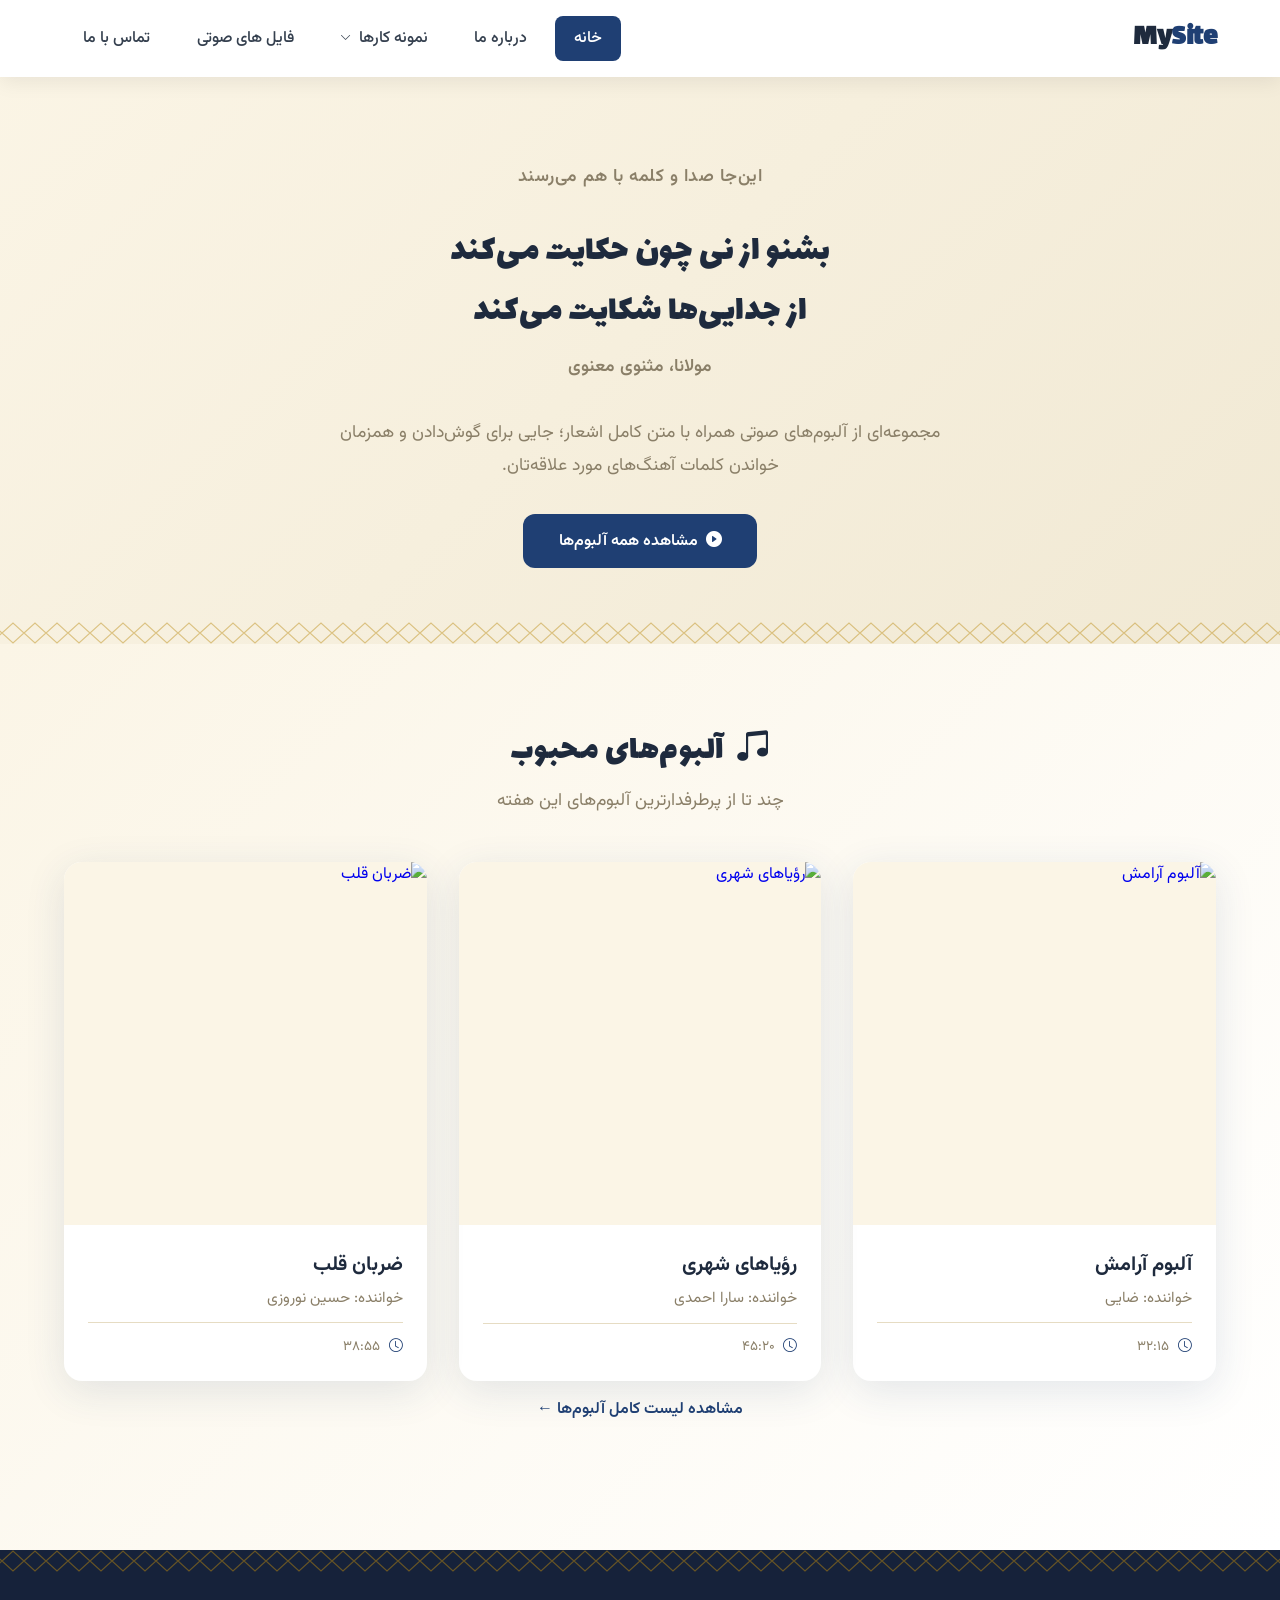
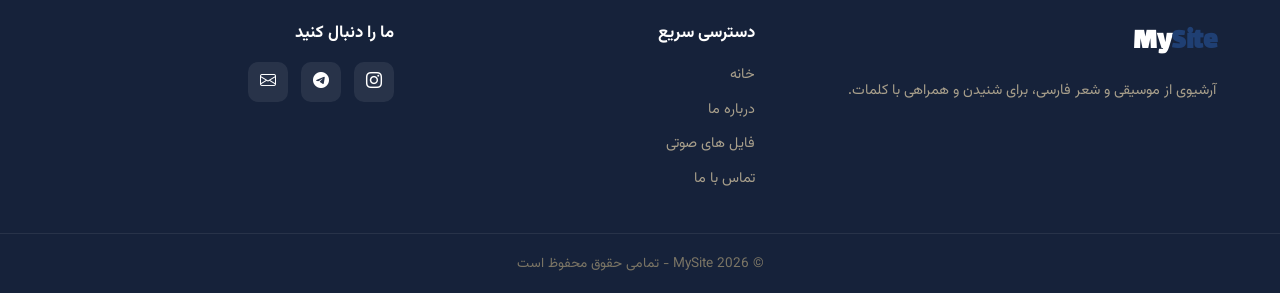
==== index.html @ 618249f4 "Add files via upload" ====
<!DOCTYPE html>
<html lang="fa" dir="rtl">

<head>
    <meta charset="UTF-8" />
    <meta name="viewport" content="width=device-width, initial-scale=1.0" />
    <meta name="description" content="آرشیو موسیقی و شعر فارسی - گوش دادن به آلبوم‌ها همراه با متن اشعار" />
    <title>خانه | MySite</title>
    <link rel="stylesheet" href="https://cdn.jsdelivr.net/npm/bootstrap-icons@1.11.3/font/bootstrap-icons.min.css" />
    <link rel="stylesheet" href="style.css" />
</head>

<body>
    <header class="header">
        <div class="container header__wrapper">

            <!-- لوگو -->
            <div class="logo">
                <a href="index.html">My<span>Site</span></a>
            </div>

            <!-- منوی اصلی -->
            <nav class="nav" id="mainNav">
                <ul class="nav__list">
                    <li class="nav__item"><a href="index.html" class="nav__link active">خانه</a></li>
                    <li class="nav__item"><a href="about.html" class="nav__link">درباره ما</a></li>
                    <li class="nav__item dropdown">
                        <a href="#" class="nav__link dropdown__toggle">
                            نمونه کارها <i class="bi bi-chevron-down"></i>
                        </a>
                        <ul class="dropdown__menu">
                            <li><a href="metalwork.html">قلم زنی</a></li>
                            <li><a href="calligraphy.html">خوشنویسی</a></li>
                            <li><a href="painting.html">نقاشی</a></li>
                        </ul>
                    </li>
                    <li class="nav__item"><a href="music.html" class="nav__link">فایل های صوتی</a></li>
                    <li class="nav__item"><a href="contact.html" class="nav__link">تماس با ما</a></li>
                </ul>
            </nav>

            <!-- دکمه همبرگری (موبایل) -->
            <button class="hamburger" id="hamburgerBtn" aria-label="منو">
                <span class="hamburger__line"></span>
                <span class="hamburger__line"></span>
                <span class="hamburger__line"></span>
            </button>

        </div>
    </header>

    <!-- ====== محتوای اصلی ====== -->
    <main>
        <!-- بخش هیرو -->
        <section class="hero">
            <div class="container hero__content">
                <p class="hero__eyebrow">این‌جا صدا و کلمه با هم می‌رسند</p>
                <div class="hero__verse">
                    <span class="hero__verse-line">بشنو از نی چون حکایت می‌کند</span>
                    <span class="hero__verse-line">از جدایی‌ها شکایت می‌کند</span>
                </div>
                <p class="hero__attribution">مولانا، مثنوی معنوی</p>
                <p>
                    مجموعه‌ای از آلبوم‌های صوتی همراه با متن کامل اشعار؛ جایی برای گوش‌دادن و همزمان
                    خواندن کلمات آهنگ‌های مورد علاقه‌تان.
                </p>
                <a href="music.html" class="hero__btn">
                    <i class="bi bi-play-circle-fill"></i> مشاهده همه آلبوم‌ها
                </a>
            </div>
        </section>

        <!-- بخش آلبوم‌های برگزیده -->
        <section class="music-section" id="music">
            <div class="container">
                <div class="section-header">
                    <h2><i class="bi bi-music-note-beamed"></i> آلبوم‌های محبوب</h2>
                    <p>چند تا از پرطرفدارترین آلبوم‌های این هفته</p>
                </div>

                <div class="music-grid">
                    <!-- باکس ۱ -->
                    <a href="player.html?id=1" class="music-card">
                        <div class="music-card__image">
                            <img src="public/img/4956-450x450.jpg" alt="آلبوم آرامش" />
                            <div class="music-card__overlay">
                                <i class="bi bi-play-circle-fill"></i>
                            </div>
                        </div>
                        <div class="music-card__content">
                            <h3 class="music-card__title">آلبوم آرامش</h3>
                            <p class="music-card__artist">خواننده: ضایی</p>
                            <div class="music-card__meta">
                                <span><i class="bi bi-clock"></i> ۳۲:۱۵</span>
                            </div>
                        </div>
                    </a>

                    <!-- باکس ۲ -->
                    <a href="player.html?id=2" class="music-card">
                        <div class="music-card__image">
                            <img src="public/img/4956-450x450.jpg" alt="رؤیاهای شهری" />
                            <div class="music-card__overlay">
                                <i class="bi bi-play-circle-fill"></i>
                            </div>
                        </div>
                        <div class="music-card__content">
                            <h3 class="music-card__title">رؤیاهای شهری</h3>
                            <p class="music-card__artist">خواننده: سارا احمدی</p>
                            <div class="music-card__meta">
                                <span><i class="bi bi-clock"></i> ۴۵:۲۰</span>
                            </div>
                        </div>
                    </a>

                    <!-- باکس ۳ -->
                    <a href="player.html?id=5" class="music-card">
                        <div class="music-card__image">
                            <img src="public/img/4956-450x450.jpg" alt="ضربان قلب" />
                            <div class="music-card__overlay">
                                <i class="bi bi-play-circle-fill"></i>
                            </div>
                        </div>
                        <div class="music-card__content">
                            <h3 class="music-card__title">ضربان قلب</h3>
                            <p class="music-card__artist">خواننده: حسین نوروزی</p>
                            <div class="music-card__meta">
                                <span><i class="bi bi-clock"></i> ۳۸:۵۵</span>
                            </div>
                        </div>
                    </a>
                </div>

                <div class="section-header">
                    <a href="music.html" class="view-all">مشاهده لیست کامل آلبوم‌ها ←</a>
                </div>
            </div>
        </section>
    </main>

    <!-- فوتر -->
    <footer class="footer">
        <div class="container footer__wrapper">
            <div class="footer__brand">
                <div class="logo"><a href="index.html">My<span>Site</span></a></div>
                <p>آرشیوی از موسیقی و شعر فارسی، برای شنیدن و همراهی با کلمات.</p>
            </div>
            <div class="footer__links">
                <h4>دسترسی سریع</h4>
                <ul>
                    <li><a href="index.html">خانه</a></li>
                    <li><a href="about.html">درباره ما</a></li>
                    <li><a href="music.html">فایل های صوتی</a></li>
                    <li><a href="contact.html">تماس با ما</a></li>
                </ul>
            </div>
            <div class="footer__social">
                <h4>ما را دنبال کنید</h4>
                <div class="footer__social-icons">
                    <a href="#" aria-label="اینستاگرام"><i class="bi bi-instagram"></i></a>
                    <a href="#" aria-label="تلگرام"><i class="bi bi-telegram"></i></a>
                    <a href="#" aria-label="ایمیل"><i class="bi bi-envelope"></i></a>
                </div>
            </div>
        </div>
        <div class="footer__bottom">
            <p>© <span id="year"></span> MySite - تمامی حقوق محفوظ است</p>
        </div>
    </footer>

    <!-- ===== فایل JS شخصی ===== -->
    <script src="script.js"></script>
</body>

</html>
---- style.css ----
@import url('https://fonts.googleapis.com/css2?family=Vazirmatn:wght@400;500;600;700;800&family=Lalezar&display=swap');

:root {
    /* رنگ اصلی: لاجوردی، الهام از تذهیب و نگارگری ایرانی */
    --lapis: #1f3f73;
    --lapis-dark: #15305c;
    --lapis-soft: rgba(31, 63, 115, 0.1);

    /* رنگ دوم: فیروزه‌ای، الهام از کاشی‌کاری */
    --turquoise: #1e8a85;
    --turquoise-dark: #146663;

    /* رنگ تاکیدی: طلایی/زعفرانی، الهام از تذهیب */
    --gold: #b8860b;
    --gold-soft: #d9a833;

    /* متن و پس‌زمینه */
    --ink: #1e2a3d;
    --ink-soft: #35404f;
    --muted: #8a7f68;
    --paper: #f7f1e3;
    --paper-soft: #fbf5e6;
    --paper-soft2: #f1e9d4;
    --border-soft: #e6dcc3;

    /* فوتر */
    --footer-bg: #16223a;
    --footer-text: #d7cdb2;
    --footer-muted: #a89f8b;
    --footer-dim: #7b7565;
}

/* ===== Reset & Base ===== */
* {
    margin: 0;
    padding: 0;
    box-sizing: border-box;
}

body {
    font-family: 'Vazirmatn', Tahoma, Geneva, Verdana, sans-serif;
    background: var(--paper);
    display: flex;
    flex-direction: column;
    min-height: 100vh;
    color: var(--ink-soft);
}

h1, h2,
.logo a {
    font-family: 'Lalezar', 'Vazirmatn', Tahoma, sans-serif;
    font-weight: 400;
    letter-spacing: 0.5px;
}

main {
    flex: 1;
}

img {
    max-width: 100%;
    display: block;
}

/* ===== Header ===== */
.header {
    position: fixed;
    top: 0;
    left: 0;
    width: 100%;
    background: #ffffff;
    box-shadow: 0 4px 20px rgba(0, 0, 0, 0.08);
    z-index: 1000;
    transition: all 0.3s ease;
    padding: 1rem 0;
}

.header.scrolled {
    background: rgba(255, 255, 255, 0.95);
    backdrop-filter: blur(10px);
    box-shadow: 0 4px 30px rgba(0, 0, 0, 0.12);
    padding: 0.6rem 0;
}

.container {
    max-width: 1200px;
    margin: 0 auto;
    padding: 0 1.5rem;
}

.header__wrapper {
    display: flex;
    justify-content: space-between;
    align-items: center;
}

/* ===== Logo ===== */
.logo a {
    font-size: 1.8rem;
    font-weight: 700;
    color: var(--ink);
    text-decoration: none;
    letter-spacing: -0.5px;
}

.logo a span {
    color: var(--lapis);
}

/* ===== Navigation ===== */
.nav__list {
    display: flex;
    list-style: none;
    gap: 0.5rem;
    align-items: center;
}

.nav__link {
    display: inline-block;
    padding: 0.6rem 1.2rem;
    color: var(--ink-soft);
    text-decoration: none;
    font-weight: 500;
    border-radius: 8px;
    transition: all 0.3s ease;
    position: relative;
}

.nav__link:hover,
.nav__link.active {
    background: var(--lapis);
    color: #fff;
}

/* ===== Dropdown ===== */
.dropdown {
    position: relative;
}

.dropdown__toggle i {
    font-size: 0.7rem;
    margin-right: 4px;
    transition: transform 0.3s ease;
}

.dropdown:hover .dropdown__toggle i {
    transform: rotate(180deg);
}

.dropdown__menu {
    position: absolute;
    top: calc(100% + 8px);
    right: 0;
    background: #fff;
    min-width: 180px;
    padding: 0.5rem 0;
    border-radius: 12px;
    box-shadow: 0 12px 40px rgba(0, 0, 0, 0.12);
    list-style: none;
    opacity: 0;
    visibility: hidden;
    transform: translateY(10px);
    transition: all 0.25s ease;
}

.dropdown:hover .dropdown__menu {
    opacity: 1;
    visibility: visible;
    transform: translateY(0);
}

.dropdown__menu li a {
    display: block;
    padding: 0.6rem 1.5rem;
    color: var(--ink-soft);
    text-decoration: none;
    transition: background 0.2s;
}

.dropdown__menu li a:hover {
    background: var(--paper-soft);
    color: var(--lapis);
}

/* ===== Hamburger ===== */
.hamburger {
    display: none;
    flex-direction: column;
    gap: 5px;
    background: none;
    border: none;
    cursor: pointer;
    padding: 0.3rem;
}

.hamburger__line {
    width: 28px;
    height: 3px;
    background: var(--ink);
    border-radius: 4px;
    transition: all 0.3s ease;
}

.hamburger.active .hamburger__line:nth-child(1) {
    transform: rotate(45deg) translate(5px, 5px);
}
.hamburger.active .hamburger__line:nth-child(2) {
    opacity: 0;
}
.hamburger.active .hamburger__line:nth-child(3) {
    transform: rotate(-45deg) translate(6px, -6px);
}

/* ===== Hero (فقط صفحه خانه) ===== */
.hero {
    position: relative;
    padding: 160px 0 76px;
    background: linear-gradient(135deg, var(--paper-soft) 0%, var(--paper-soft2) 100%);
    text-align: center;
}

.hero::after {
    content: "";
    position: absolute;
    bottom: 0;
    right: 0;
    left: 0;
    height: 22px;
    background-image: url("data:image/svg+xml,%3Csvg xmlns='http://www.w3.org/2000/svg' width='44' height='22'%3E%3Cpath d='M0 11 L11 1 L22 11 L11 21 Z M22 11 L33 1 L44 11 L33 21 Z' fill='none' stroke='%23b8860b' stroke-width='1.1' opacity='0.55'/%3E%3C/svg%3E");
    background-repeat: repeat-x;
    background-position: center;
    opacity: 0.8;
}

.hero__content {
    max-width: 700px;
    margin: 0 auto;
}

.hero h1 {
    font-size: 2.6rem;
    color: var(--ink);
    margin-bottom: 1rem;
}

.hero h1 span {
    color: var(--lapis);
}

.hero__eyebrow {
    color: var(--turquoise-dark);
    font-size: 0.95rem;
    font-weight: 600;
    margin-bottom: 1.2rem;
    letter-spacing: 0.5px;
}

.hero__verse {
    display: flex;
    flex-direction: column;
    gap: 0.3rem;
    margin-bottom: 0.6rem;
}

.hero__verse-line {
    font-family: 'Lalezar', 'Vazirmatn', Tahoma, sans-serif;
    font-size: 2.3rem;
    color: var(--ink);
    line-height: 1.5;
}

.hero__attribution {
    color: var(--gold);
    font-size: 0.95rem;
    font-weight: 600;
    margin-bottom: 1.8rem;
}

.hero p {
    font-size: 1.1rem;
    color: var(--muted);
    line-height: 1.9;
    margin-bottom: 2rem;
}

.hero__btn {
    display: inline-flex;
    align-items: center;
    gap: 8px;
    padding: 0.9rem 2.2rem;
    background: var(--lapis);
    color: #fff;
    text-decoration: none;
    border-radius: 12px;
    font-weight: 600;
    transition: all 0.3s ease;
}

.hero__btn:hover {
    background: var(--lapis-dark);
    transform: translateY(-3px);
    box-shadow: 0 12px 30px rgba(31, 63, 115, 0.35);
}

/* ===== Music Section ===== */
.music-section {
    padding: 80px 0;
    background: linear-gradient(135deg, var(--paper-soft) 0%, #ffffff 100%);
}

.music-section.first {
    padding-top: 120px;
}

.section-header {
    text-align: center;
    margin-bottom: 3rem;
}

.section-header h2 {
    font-size: 2.2rem;
    color: var(--ink);
    margin-bottom: 0.5rem;
    display: flex;
    align-items: center;
    justify-content: center;
    gap: 10px;
}

.section-header p {
    font-size: 1.1rem;
    color: var(--muted);
}

.section-header .view-all {
    display: inline-block;
    margin-top: 1rem;
    color: var(--lapis);
    text-decoration: none;
    font-weight: 600;
}

.section-header .view-all:hover {
    text-decoration: underline;
}

.music-grid {
    display: grid;
    grid-template-columns: repeat(3, 1fr);
    gap: 2rem;
}

.music-card {
    background: #fff;
    border-radius: 18px;
    overflow: hidden;
    box-shadow: 0 10px 40px rgba(31, 63, 115, 0.12);
    transition: all 0.35s ease;
    text-decoration: none;
    display: block;
    cursor: pointer;
}

.music-card:hover {
    transform: translateY(-8px);
    box-shadow: 0 18px 50px rgba(31, 63, 115, 0.22);
}

.music-card__image {
    position: relative;
    overflow: hidden;
    aspect-ratio: 1 / 1;
    background: var(--paper-soft);
}

.music-card__image img {
    width: 100%;
    height: 100%;
    object-fit: cover;
    transition: transform 0.5s ease;
}

.music-card:hover .music-card__image img {
    transform: scale(1.06);
}

.music-card__overlay {
    position: absolute;
    inset: 0;
    background: rgba(31, 63, 115, 0.75);
    display: flex;
    align-items: center;
    justify-content: center;
    opacity: 0;
    transition: opacity 0.3s ease;
    color: #fff;
}

.music-card:hover .music-card__overlay {
    opacity: 1;
}

.music-card__overlay i {
    font-size: 2.4rem;
}

.music-card__content {
    padding: 1.5rem;
}

.music-card__title {
    color: var(--ink);
    font-size: 1.25rem;
    font-weight: 700;
    margin-bottom: 0.3rem;
    transition: color 0.3s ease;
}

.music-card:hover .music-card__title {
    color: var(--lapis);
}

.music-card__artist {
    color: var(--muted);
    font-size: 0.95rem;
    margin-bottom: 0.8rem;
}

.music-card__meta {
    display: flex;
    justify-content: space-between;
    color: var(--muted);
    font-size: 0.85rem;
    border-top: 1px solid var(--border-soft);
    padding-top: 0.8rem;
}

.music-card__meta i {
    margin-left: 0.3rem;
    color: var(--lapis);
}

/* ===== About Page ===== */
.about-section {
    padding: 150px 0 80px;
}

.about-hero {
    text-align: center;
    max-width: 750px;
    margin: 0 auto 4rem;
}

.about-hero h1 {
    font-size: 2.3rem;
    color: var(--ink);
    margin-bottom: 1rem;
}

.about-hero p {
    color: var(--muted);
    font-size: 1.1rem;
    line-height: 1.9;
}

.about-grid {
    display: grid;
    grid-template-columns: repeat(3, 1fr);
    gap: 1.5rem;
    max-width: 1000px;
    margin: 0 auto;
}

.about-card {
    background: #fff;
    border-radius: 18px;
    padding: 2rem 1.5rem;
    text-align: center;
    box-shadow: 0 10px 40px rgba(31, 63, 115, 0.1);
    transition: transform 0.3s ease;
}

.about-card:hover {
    transform: translateY(-6px);
}

.about-card i {
    font-size: 2.2rem;
    color: var(--turquoise);
    margin-bottom: 1rem;
}

.about-card h3 {
    color: var(--ink);
    margin-bottom: 0.5rem;
    font-size: 1.1rem;
}

.about-card p {
    color: var(--muted);
    font-size: 0.95rem;
    line-height: 1.8;
}

/* ===== Contact Page ===== */
.contact-section {
    padding: 150px 0 80px;
}

.contact-header {
    text-align: center;
    max-width: 650px;
    margin: 0 auto 3rem;
}

.contact-header h1 {
    font-size: 2.3rem;
    color: var(--ink);
    margin-bottom: 1rem;
}

.contact-header p {
    color: var(--muted);
    font-size: 1.05rem;
    line-height: 1.9;
}

.contact-wrapper {
    display: grid;
    grid-template-columns: 1fr 1.3fr;
    gap: 2rem;
    max-width: 1000px;
    margin: 0 auto;
    align-items: start;
}

.contact-social {
    background: #fff;
    border-radius: 20px;
    padding: 2.5rem 2rem;
    box-shadow: 0 10px 40px rgba(31, 63, 115, 0.1);
    text-align: center;
}

.contact-social h4 {
    color: var(--ink);
    font-size: 1.1rem;
    margin-bottom: 0.5rem;
}

.contact-social p {
    color: var(--muted);
    font-size: 0.9rem;
    margin-bottom: 1.8rem;
}

.contact-social__icons {
    display: flex;
    flex-wrap: wrap;
    justify-content: center;
    gap: 1rem;
}

.contact-social__icons a {
    width: 62px;
    height: 62px;
    display: flex;
    align-items: center;
    justify-content: center;
    background: var(--paper-soft);
    border-radius: 16px;
    color: var(--lapis);
    font-size: 1.6rem;
    text-decoration: none;
    transition: all 0.25s ease;
}

.contact-social__icons a:hover {
    background: var(--lapis);
    color: #fff;
    transform: translateY(-4px);
    box-shadow: 0 12px 25px rgba(31, 63, 115, 0.3);
}

.contact-form {
    background: #fff;
    border-radius: 20px;
    padding: 2rem;
    box-shadow: 0 10px 40px rgba(31, 63, 115, 0.1);
}

.form-group {
    margin-bottom: 1.2rem;
}

.form-group label {
    display: block;
    margin-bottom: 0.5rem;
    color: var(--ink);
    font-weight: 500;
    font-size: 0.95rem;
}

.form-group input,
.form-group textarea {
    width: 100%;
    padding: 0.8rem 1rem;
    border: 1.5px solid var(--border-soft);
    border-radius: 10px;
    font-family: inherit;
    font-size: 0.95rem;
    transition: border-color 0.3s ease;
    background: var(--paper-soft);
}

.form-group input:focus,
.form-group textarea:focus {
    outline: none;
    border-color: var(--lapis);
}

.form-group textarea {
    resize: vertical;
    min-height: 120px;
}

.contact-form__submit {
    width: 100%;
    padding: 0.9rem;
    background: var(--lapis);
    color: #fff;
    border: none;
    border-radius: 10px;
    font-size: 1rem;
    font-weight: 600;
    cursor: pointer;
    transition: all 0.3s ease;
}

.contact-form__submit:hover {
    background: var(--lapis-dark);
    transform: translateY(-2px);
    box-shadow: 0 10px 25px rgba(31, 63, 115, 0.3);
}

.form-status {
    margin-top: 1rem;
    padding: 0.8rem 1rem;
    border-radius: 10px;
    font-size: 0.9rem;
    display: none;
}

.form-status.success {
    display: block;
    background: #e8f9ee;
    color: #1c8a4a;
}

/* ===== Player Page ===== */
.player-page {
    min-height: 100vh;
    background: linear-gradient(135deg, var(--paper-soft2) 0%, var(--paper-soft) 100%);
    display: flex;
    align-items: center;
    justify-content: center;
    padding: 120px 20px 60px;
}

.player-container {
    background: #ffffff;
    border-radius: 30px;
    padding: 3rem;
    max-width: 550px;
    width: 100%;
    text-align: center;
    box-shadow: 0 30px 80px rgba(31, 63, 115, 0.18);
    animation: slideUp 0.6s ease;
    max-height: 90vh;
    overflow-y: auto;
}

.player-container::-webkit-scrollbar {
    width: 5px;
}

.player-container::-webkit-scrollbar-thumb {
    background: var(--lapis);
    border-radius: 10px;
}

@keyframes slideUp {
    from {
        opacity: 0;
        transform: translateY(40px);
    }
    to {
        opacity: 1;
        transform: translateY(0);
    }
}

.player-container img {
    width: 200px;
    height: 200px;
    border-radius: 20px;
    object-fit: cover;
    margin: 0 auto 1.5rem;
    box-shadow: 0 10px 30px rgba(31, 63, 115, 0.3);
}

.player-container h2 {
    color: var(--ink);
    font-size: 1.8rem;
    margin-bottom: 0.3rem;
}

.player-container .artist {
    color: var(--muted);
    font-size: 1rem;
    margin-bottom: 0.5rem;
}

.poem-container {
    background: var(--paper-soft);
    border-radius: 16px;
    padding: 1.5rem;
    margin: 1rem 0 1.5rem;
    border-right: 4px solid var(--gold);
    text-align: right;
    max-height: 250px;
    overflow-y: auto;
}

.poem-container::-webkit-scrollbar {
    width: 4px;
}

.poem-container::-webkit-scrollbar-thumb {
    background: var(--lapis);
    border-radius: 10px;
}

.poem-text {
    color: var(--ink-soft);
    font-size: 1rem;
    line-height: 2.2;
    white-space: pre-line;
    font-family: 'Vazirmatn', Tahoma, sans-serif;
}

.poem-text .line {
    display: block;
    padding: 2px 0;
    transition: all 0.3s ease;
}

.poem-text .line:hover {
    color: var(--turquoise);
    padding-right: 8px;
}

.player-container .back-btn {
    display: inline-flex;
    align-items: center;
    gap: 8px;
    margin-top: 0.5rem;
    padding: 0.8rem 2rem;
    background: var(--lapis);
    color: #fff;
    border: none;
    border-radius: 12px;
    font-size: 1rem;
    text-decoration: none;
    transition: all 0.3s ease;
}

.player-container .back-btn:hover {
    background: var(--lapis-dark);
    transform: translateY(-2px);
    box-shadow: 0 8px 25px rgba(31, 63, 115, 0.4);
    color: #fff;
}

.player-controls {
    margin: 1rem 0;
}

.player-controls audio {
    width: 100%;
    border-radius: 10px;
}

/* ===== Portfolio Pages ===== */
.portfolio-section {
    padding: 150px 0 80px;
}

.portfolio-header {
    text-align: center;
    max-width: 700px;
    margin: 0 auto 3.5rem;
}

.portfolio-header h1 {
    font-size: 2.3rem;
    color: var(--ink);
    margin-bottom: 1rem;
}

.portfolio-header p {
    color: var(--muted);
    font-size: 1.05rem;
    line-height: 1.9;
}

.portfolio-grid {
    display: grid;
    grid-template-columns: repeat(3, 1fr);
    gap: 1.8rem;
}

.portfolio-card {
    background: #fff;
    border-radius: 18px;
    overflow: hidden;
    box-shadow: 0 10px 40px rgba(31, 63, 115, 0.12);
    transition: all 0.35s ease;
    cursor: pointer;
}

.portfolio-card:hover {
    transform: translateY(-8px);
    box-shadow: 0 18px 50px rgba(31, 63, 115, 0.22);
}

.portfolio-card__image {
    position: relative;
    overflow: hidden;
    aspect-ratio: 4 / 3;
    background: var(--paper-soft);
}

.portfolio-card__image img {
    width: 100%;
    height: 100%;
    object-fit: cover;
    transition: transform 0.5s ease;
}

.portfolio-card:hover .portfolio-card__image img {
    transform: scale(1.06);
}

.portfolio-card__image::after {
    content: "\F52D";
    font-family: "bootstrap-icons";
    position: absolute;
    inset: 0;
    display: flex;
    align-items: center;
    justify-content: center;
    font-size: 2rem;
    color: #fff;
    background: rgba(31, 63, 115, 0.75);
    opacity: 0;
    transition: opacity 0.3s ease;
}

.portfolio-card:hover .portfolio-card__image::after {
    opacity: 1;
}

.portfolio-card__content {
    padding: 1.1rem 1.3rem;
}

.portfolio-card__title {
    color: var(--ink);
    font-size: 1.05rem;
    font-weight: 700;
    margin-bottom: 0.2rem;
}

.portfolio-card__desc {
    color: var(--muted);
    font-size: 0.88rem;
}

/* ===== Lightbox ===== */
.lightbox {
    position: fixed;
    inset: 0;
    background: rgba(20, 18, 40, 0.92);
    display: none;
    align-items: center;
    justify-content: center;
    z-index: 2000;
    padding: 2rem;
}

.lightbox.open {
    display: flex;
}

.lightbox__content {
    max-width: 800px;
    width: 100%;
    text-align: center;
}

.lightbox__content img {
    width: 100%;
    max-height: 75vh;
    object-fit: contain;
    border-radius: 14px;
}

.lightbox__caption {
    color: #fff;
    margin-top: 1rem;
    font-size: 1.05rem;
}

.lightbox__close {
    position: absolute;
    top: 1.5rem;
    left: 1.5rem;
    width: 46px;
    height: 46px;
    display: flex;
    align-items: center;
    justify-content: center;
    background: rgba(255, 255, 255, 0.12);
    border: none;
    border-radius: 50%;
    color: #fff;
    font-size: 1.4rem;
    cursor: pointer;
    transition: background 0.2s ease;
}

.lightbox__close:hover {
    background: var(--lapis);
}

/* ===== Footer ===== */
.footer {
    position: relative;
    background: var(--footer-bg);
    color: var(--footer-text);
    margin-top: auto;
}

.footer::before {
    content: "";
    display: block;
    height: 22px;
    background-image: url("data:image/svg+xml,%3Csvg xmlns='http://www.w3.org/2000/svg' width='44' height='22'%3E%3Cpath d='M0 11 L11 1 L22 11 L11 21 Z M22 11 L33 1 L44 11 L33 21 Z' fill='none' stroke='%23b8860b' stroke-width='1.1' opacity='0.5'/%3E%3C/svg%3E");
    background-repeat: repeat-x;
    background-position: center;
}

.footer__wrapper {
    display: grid;
    grid-template-columns: 1.3fr 1fr 1fr;
    gap: 2rem;
    padding: 3rem 1.5rem 2rem;
}

.footer .logo a {
    color: #fff;
}

.footer__brand p {
    margin-top: 0.8rem;
    font-size: 0.9rem;
    color: var(--footer-muted);
    line-height: 1.8;
}

.footer h4 {
    color: #fff;
    margin-bottom: 1rem;
    font-size: 1.05rem;
}

.footer__links ul {
    list-style: none;
}

.footer__links li {
    margin-bottom: 0.6rem;
}

.footer__links a {
    color: var(--footer-muted);
    text-decoration: none;
    font-size: 0.9rem;
    transition: color 0.2s ease;
}

.footer__links a:hover {
    color: var(--lapis);
}

.footer__social-icons {
    display: flex;
    gap: 0.8rem;
}

.footer__social-icons a {
    width: 40px;
    height: 40px;
    display: flex;
    align-items: center;
    justify-content: center;
    background: rgba(255, 255, 255, 0.08);
    border-radius: 10px;
    color: #fff;
    text-decoration: none;
    transition: all 0.25s ease;
}

.footer__social-icons a:hover {
    background: var(--lapis);
    transform: translateY(-3px);
}

.footer__bottom {
    border-top: 1px solid rgba(255, 255, 255, 0.08);
    text-align: center;
    padding: 1.2rem 1.5rem;
    font-size: 0.85rem;
    color: var(--footer-dim);
}

/* ===== Responsive ===== */
@media (max-width: 1024px) {
    .music-grid {
        grid-template-columns: repeat(2, 1fr);
        gap: 1.5rem;
    }

    .about-grid {
        grid-template-columns: repeat(2, 1fr);
    }

    .contact-wrapper {
        grid-template-columns: 1fr;
    }

    .footer__wrapper {
        grid-template-columns: 1fr 1fr;
    }
}

@media (max-width: 768px) {
    .hamburger {
        display: flex;
    }

    .nav {
        position: absolute;
        top: 100%;
        left: 0;
        width: 100%;
        background: #fff;
        padding: 1rem 1.5rem;
        box-shadow: 0 20px 40px rgba(0, 0, 0, 0.08);
        opacity: 0;
        visibility: hidden;
        transform: scaleY(0);
        transform-origin: top center;
        transition: all 0.3s ease;
    }

    .nav.open {
        opacity: 1;
        visibility: visible;
        transform: scaleY(1);
    }

    .nav__list {
        flex-direction: column;
        align-items: stretch;
        gap: 0.3rem;
    }

    .nav__link {
        display: block;
        padding: 0.8rem 1rem;
        border-radius: 6px;
    }

    .dropdown__menu {
        position: static;
        box-shadow: none;
        opacity: 1;
        visibility: visible;
        transform: none;
        padding-right: 1.5rem;
        display: none;
    }

    .dropdown.open .dropdown__menu {
        display: block;
    }

    .dropdown__toggle i {
        float: left;
        margin-top: 4px;
    }

    .music-section {
        padding: 60px 0;
    }

    .music-section.first {
        padding-top: 100px;
    }

    .hero {
        padding: 130px 0 50px;
    }

    .hero h1 {
        font-size: 2rem;
    }

    .hero__verse-line {
        font-size: 1.7rem;
    }

    .section-header h2 {
        font-size: 1.7rem;
    }

    .music-grid {
        grid-template-columns: repeat(2, 1fr);
        gap: 1rem;
    }

    .music-card__content {
        padding: 1rem;
    }

    .music-card__title {
        font-size: 1rem;
    }

    .music-card__artist {
        font-size: 0.85rem;
    }

    .about-section,
    .contact-section {
        padding: 120px 0 60px;
    }

    .about-grid {
        grid-template-columns: 1fr;
    }

    .portfolio-section {
        padding: 120px 0 60px;
    }

    .portfolio-grid {
        grid-template-columns: repeat(2, 1fr);
    }

    .footer__wrapper {
        grid-template-columns: 1fr;
        text-align: center;
    }

    .footer__social-icons {
        justify-content: center;
    }

    .player-container {
        padding: 2rem 1.5rem;
        max-height: 95vh;
    }

    .player-container img {
        width: 150px;
        height: 150px;
    }

    .player-container h2 {
        font-size: 1.4rem;
    }

    .poem-container {
        padding: 1rem;
        max-height: 200px;
    }

    .poem-text {
        font-size: 0.9rem;
        line-height: 2;
    }
}

@media (max-width: 480px) {
    .music-grid {
        grid-template-columns: 1fr;
        gap: 1.5rem;
    }

    .music-card__overlay i {
        font-size: 2.1rem;
    }

    .section-header h2 {
        font-size: 1.5rem;
    }

    .portfolio-grid {
        grid-template-columns: 1fr;
    }
}
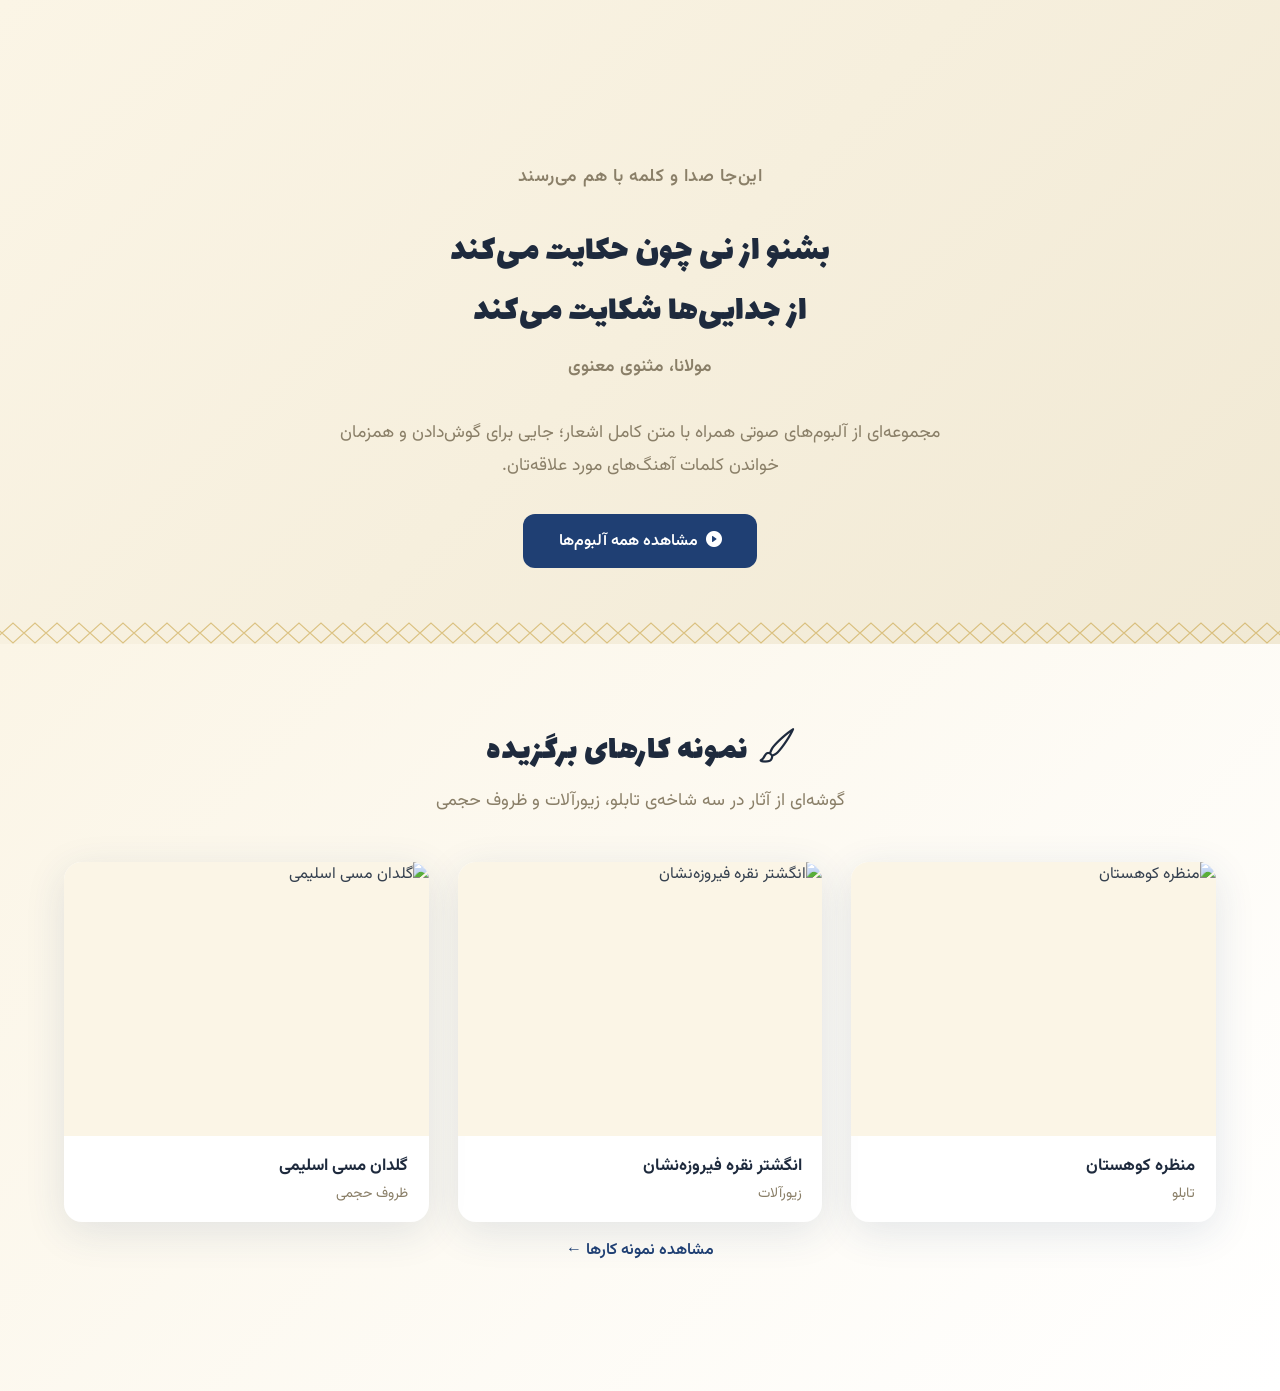
==== commit 31b873d3: "Add files via upload" ====
--- a/index.html
+++ b/index.html
@@ -5,49 +5,13 @@
     <meta charset="UTF-8" />
     <meta name="viewport" content="width=device-width, initial-scale=1.0" />
     <meta name="description" content="آرشیو موسیقی و شعر فارسی - گوش دادن به آلبوم‌ها همراه با متن اشعار" />
-    <title>خانه | MySite</title>
+    <title>خانه | Firoozeh Habibi</title>
     <link rel="stylesheet" href="https://cdn.jsdelivr.net/npm/bootstrap-icons@1.11.3/font/bootstrap-icons.min.css" />
     <link rel="stylesheet" href="style.css" />
 </head>
 
 <body>
-    <header class="header">
-        <div class="container header__wrapper">
-
-            <!-- لوگو -->
-            <div class="logo">
-                <a href="index.html">My<span>Site</span></a>
-            </div>
-
-            <!-- منوی اصلی -->
-            <nav class="nav" id="mainNav">
-                <ul class="nav__list">
-                    <li class="nav__item"><a href="index.html" class="nav__link active">خانه</a></li>
-                    <li class="nav__item"><a href="about.html" class="nav__link">درباره ما</a></li>
-                    <li class="nav__item dropdown">
-                        <a href="#" class="nav__link dropdown__toggle">
-                            نمونه کارها <i class="bi bi-chevron-down"></i>
-                        </a>
-                        <ul class="dropdown__menu">
-                            <li><a href="metalwork.html">قلم زنی</a></li>
-                            <li><a href="calligraphy.html">خوشنویسی</a></li>
-                            <li><a href="painting.html">نقاشی</a></li>
-                        </ul>
-                    </li>
-                    <li class="nav__item"><a href="music.html" class="nav__link">فایل های صوتی</a></li>
-                    <li class="nav__item"><a href="contact.html" class="nav__link">تماس با ما</a></li>
-                </ul>
-            </nav>
-
-            <!-- دکمه همبرگری (موبایل) -->
-            <button class="hamburger" id="hamburgerBtn" aria-label="منو">
-                <span class="hamburger__line"></span>
-                <span class="hamburger__line"></span>
-                <span class="hamburger__line"></span>
-            </button>
-
-        </div>
-    </header>
+    <div id="site-header"></div>
 
     <!-- ====== محتوای اصلی ====== -->
     <main>
@@ -70,103 +34,58 @@
             </div>
         </section>
 
-        <!-- بخش آلبوم‌های برگزیده -->
-        <section class="music-section" id="music">
+        <!-- بخش نمونه‌کارهای برگزیده -->
+        <section class="music-section" id="portfolio">
             <div class="container">
                 <div class="section-header">
-                    <h2><i class="bi bi-music-note-beamed"></i> آلبوم‌های محبوب</h2>
-                    <p>چند تا از پرطرفدارترین آلبوم‌های این هفته</p>
+                    <h2><i class="bi bi-brush"></i> نمونه کارهای برگزیده</h2>
+                    <p>گوشه‌ای از آثار در سه شاخه‌ی تابلو، زیورآلات و ظروف حجمی</p>
                 </div>
 
-                <div class="music-grid">
-                    <!-- باکس ۱ -->
-                    <a href="player.html?id=1" class="music-card">
-                        <div class="music-card__image">
-                            <img src="public/img/4956-450x450.jpg" alt="آلبوم آرامش" />
-                            <div class="music-card__overlay">
-                                <i class="bi bi-play-circle-fill"></i>
-                            </div>
+                <div class="portfolio-grid">
+                    <!-- تابلو -->
+                    <div class="portfolio-card" data-href="metalwork.html">
+                        <div class="portfolio-card__image">
+                            <img src="https://picsum.photos/seed/tableau1/500/375" alt="منظره کوهستان" />
                         </div>
-                        <div class="music-card__content">
-                            <h3 class="music-card__title">آلبوم آرامش</h3>
-                            <p class="music-card__artist">خواننده: ضایی</p>
-                            <div class="music-card__meta">
-                                <span><i class="bi bi-clock"></i> ۳۲:۱۵</span>
-                            </div>
+                        <div class="portfolio-card__content">
+                            <h3 class="portfolio-card__title">منظره کوهستان</h3>
+                            <p class="portfolio-card__desc">تابلو</p>
                         </div>
-                    </a>
+                    </div>
 
-                    <!-- باکس ۲ -->
-                    <a href="player.html?id=2" class="music-card">
-                        <div class="music-card__image">
-                            <img src="public/img/4956-450x450.jpg" alt="رؤیاهای شهری" />
-                            <div class="music-card__overlay">
-                                <i class="bi bi-play-circle-fill"></i>
-                            </div>
+                    <!-- زیورآلات -->
+                    <div class="portfolio-card" data-href="calligraphy.html">
+                        <div class="portfolio-card__image">
+                            <img src="https://picsum.photos/seed/jewelry1/500/375" alt="انگشتر نقره فیروزه‌نشان" />
                         </div>
-                        <div class="music-card__content">
-                            <h3 class="music-card__title">رؤیاهای شهری</h3>
-                            <p class="music-card__artist">خواننده: سارا احمدی</p>
-                            <div class="music-card__meta">
-                                <span><i class="bi bi-clock"></i> ۴۵:۲۰</span>
-                            </div>
+                        <div class="portfolio-card__content">
+                            <h3 class="portfolio-card__title">انگشتر نقره فیروزه‌نشان</h3>
+                            <p class="portfolio-card__desc">زیورآلات</p>
                         </div>
-                    </a>
+                    </div>
 
-                    <!-- باکس ۳ -->
-                    <a href="player.html?id=5" class="music-card">
-                        <div class="music-card__image">
-                            <img src="public/img/4956-450x450.jpg" alt="ضربان قلب" />
-                            <div class="music-card__overlay">
-                                <i class="bi bi-play-circle-fill"></i>
-                            </div>
+                    <!-- ظروف حجمی -->
+                    <div class="portfolio-card" data-href="painting.html">
+                        <div class="portfolio-card__image">
+                            <img src="https://picsum.photos/seed/vessel1/500/375" alt="گلدان مسی اسلیمی" />
                         </div>
-                        <div class="music-card__content">
-                            <h3 class="music-card__title">ضربان قلب</h3>
-                            <p class="music-card__artist">خواننده: حسین نوروزی</p>
-                            <div class="music-card__meta">
-                                <span><i class="bi bi-clock"></i> ۳۸:۵۵</span>
-                            </div>
+                        <div class="portfolio-card__content">
+                            <h3 class="portfolio-card__title">گلدان مسی اسلیمی</h3>
+                            <p class="portfolio-card__desc">ظروف حجمی</p>
                         </div>
-                    </a>
+                    </div>
                 </div>
 
                 <div class="section-header">
-                    <a href="music.html" class="view-all">مشاهده لیست کامل آلبوم‌ها ←</a>
+                    <a href="metalwork.html" class="view-all">مشاهده نمونه کارها ←</a>
                 </div>
             </div>
         </section>
     </main>
 
     <!-- فوتر -->
-    <footer class="footer">
-        <div class="container footer__wrapper">
-            <div class="footer__brand">
-                <div class="logo"><a href="index.html">My<span>Site</span></a></div>
-                <p>آرشیوی از موسیقی و شعر فارسی، برای شنیدن و همراهی با کلمات.</p>
-            </div>
-            <div class="footer__links">
-                <h4>دسترسی سریع</h4>
-                <ul>
-                    <li><a href="index.html">خانه</a></li>
-                    <li><a href="about.html">درباره ما</a></li>
-                    <li><a href="music.html">فایل های صوتی</a></li>
-                    <li><a href="contact.html">تماس با ما</a></li>
-                </ul>
-            </div>
-            <div class="footer__social">
-                <h4>ما را دنبال کنید</h4>
-                <div class="footer__social-icons">
-                    <a href="#" aria-label="اینستاگرام"><i class="bi bi-instagram"></i></a>
-                    <a href="#" aria-label="تلگرام"><i class="bi bi-telegram"></i></a>
-                    <a href="#" aria-label="ایمیل"><i class="bi bi-envelope"></i></a>
-                </div>
-            </div>
-        </div>
-        <div class="footer__bottom">
-            <p>© <span id="year"></span> MySite - تمامی حقوق محفوظ است</p>
-        </div>
-    </footer>
+    <div id="site-footer"></div>
 
     <!-- ===== فایل JS شخصی ===== -->
     <script src="script.js"></script>
--- a/style.css
+++ b/style.css
@@ -1,4 +1,4 @@
-@import url('https://fonts.googleapis.com/css2?family=Vazirmatn:wght@400;500;600;700;800&family=Lalezar&display=swap');
+@import url('https://fonts.googleapis.com/css2?family=Vazirmatn:wght@400;500;600;700;800&family=Lalezar&family=Noto+Nastaliq+Urdu:wght@400;600;700&display=swap');
 
 :root {
     /* رنگ اصلی: لاجوردی، الهام از تذهیب و نگارگری ایرانی */
@@ -55,6 +55,12 @@
 
 main {
     flex: 1;
+}
+
+/* جای‌گیرنده‌های هدر و فوتر مشترک؛ باعث نمی‌شن چیدمان فلکس بدنه به‌هم بریزد */
+#site-header,
+#site-footer {
+    display: contents;
 }
 
 img {
@@ -657,6 +663,105 @@
     color: #1c8a4a;
 }
 
+/* ===== Album Page ===== */
+.album-page {
+    padding: 150px 0 80px;
+}
+
+.album-header {
+    display: flex;
+    align-items: center;
+    gap: 2rem;
+    background: #fff;
+    border-radius: 24px;
+    padding: 2rem;
+    box-shadow: 0 10px 40px rgba(31, 63, 115, 0.12);
+    margin-bottom: 2.5rem;
+    max-width: 800px;
+    margin-left: auto;
+    margin-right: auto;
+}
+
+.album-header__cover {
+    width: 170px;
+    height: 170px;
+    border-radius: 18px;
+    object-fit: cover;
+    flex-shrink: 0;
+}
+
+.album-header__info h1 {
+    color: var(--ink);
+    font-size: 2rem;
+    margin-bottom: 0.4rem;
+}
+
+.album-header__artist {
+    color: var(--muted);
+    font-size: 1rem;
+    margin-bottom: 0.9rem;
+}
+
+.album-header__desc {
+    color: var(--ink-soft);
+    font-size: 0.95rem;
+    line-height: 1.9;
+}
+
+.album-tracks {
+    display: flex;
+    flex-direction: column;
+    gap: 1rem;
+    max-width: 700px;
+    margin: 0 auto 2.5rem;
+}
+
+.track-card {
+    display: flex;
+    align-items: center;
+    gap: 1rem;
+    background: #fff;
+    border-radius: 14px;
+    padding: 1rem 1.5rem;
+    text-decoration: none;
+    box-shadow: 0 6px 20px rgba(31, 63, 115, 0.08);
+    transition: all 0.25s ease;
+}
+
+.track-card:hover {
+    transform: translateX(-4px);
+    box-shadow: 0 10px 30px rgba(31, 63, 115, 0.18);
+}
+
+.track-card__icon {
+    color: var(--lapis);
+    font-size: 1.6rem;
+}
+
+.track-card__title {
+    color: var(--ink);
+    font-weight: 600;
+}
+
+.album-page .back-btn {
+    display: inline-flex;
+    align-items: center;
+    gap: 8px;
+    padding: 0.8rem 2rem;
+    background: var(--lapis);
+    color: #fff;
+    text-decoration: none;
+    border-radius: 12px;
+    font-size: 1rem;
+    transition: all 0.3s ease;
+}
+
+.album-page .back-btn:hover {
+    background: var(--lapis-dark);
+    transform: translateY(-2px);
+    box-shadow: 0 8px 25px rgba(31, 63, 115, 0.3);
+}
+
 /* ===== Player Page ===== */
 .player-page {
     min-height: 100vh;
@@ -743,16 +848,24 @@
 
 .poem-text {
     color: var(--ink-soft);
-    font-size: 1rem;
-    line-height: 2.2;
+    font-size: 1.15rem;
+    line-height: 2.6;
     white-space: pre-line;
-    font-family: 'Vazirmatn', Tahoma, sans-serif;
+    font-family: 'Noto Nastaliq Urdu', 'Vazirmatn', Tahoma, sans-serif;
 }
 
 .poem-text .line {
     display: block;
     padding: 2px 0;
     transition: all 0.3s ease;
+}
+
+.poem-text .line:nth-child(odd) {
+    text-align: right;
+}
+
+.poem-text .line:nth-child(even) {
+    text-align: left;
 }
 
 .poem-text .line:hover {
@@ -1202,6 +1315,17 @@
         font-size: 0.9rem;
         line-height: 2;
     }
+
+    .album-header {
+        flex-direction: column;
+        text-align: center;
+        padding: 1.5rem;
+    }
+
+    .album-header__cover {
+        width: 140px;
+        height: 140px;
+    }
 }
 
 @media (max-width: 480px) {
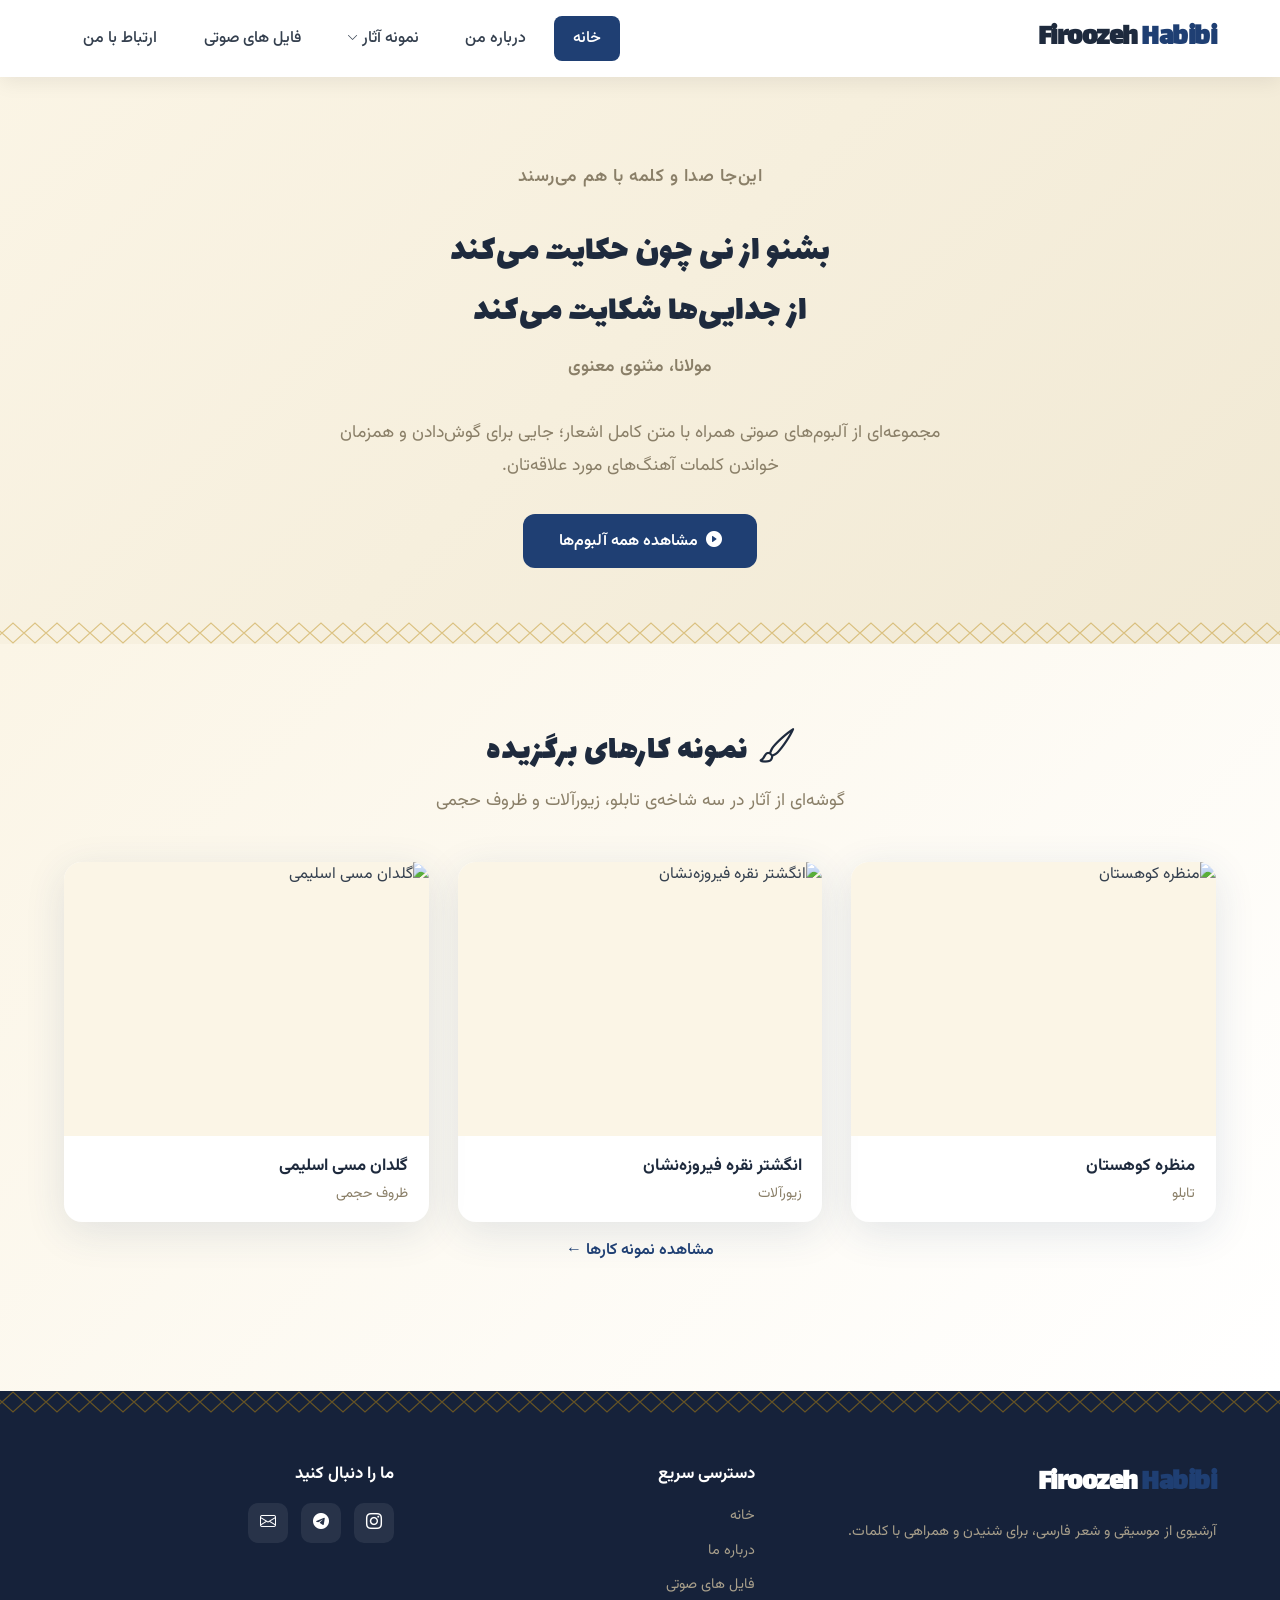
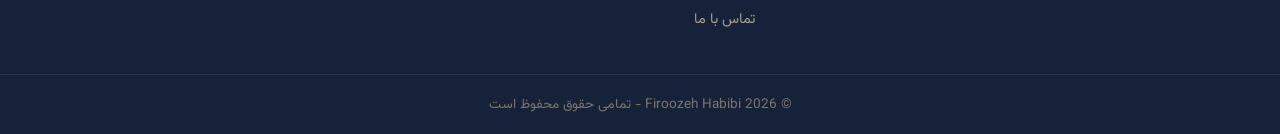
==== commit c5fbdfb5: "Update index.html" ====
--- a/index.html
+++ b/index.html
@@ -7,7 +7,7 @@
     <meta name="description" content="آرشیو موسیقی و شعر فارسی - گوش دادن به آلبوم‌ها همراه با متن اشعار" />
     <title>خانه | Firoozeh Habibi</title>
     <link rel="stylesheet" href="https://cdn.jsdelivr.net/npm/bootstrap-icons@1.11.3/font/bootstrap-icons.min.css" />
-    <link rel="stylesheet" href="style.css" />
+    <link rel="stylesheet" href="/style.css" />
 </head>
 
 <body>
@@ -88,7 +88,7 @@
     <div id="site-footer"></div>
 
     <!-- ===== فایل JS شخصی ===== -->
-    <script src="script.js"></script>
+    <script src="/script.js"></script>
 </body>
 
 </html>
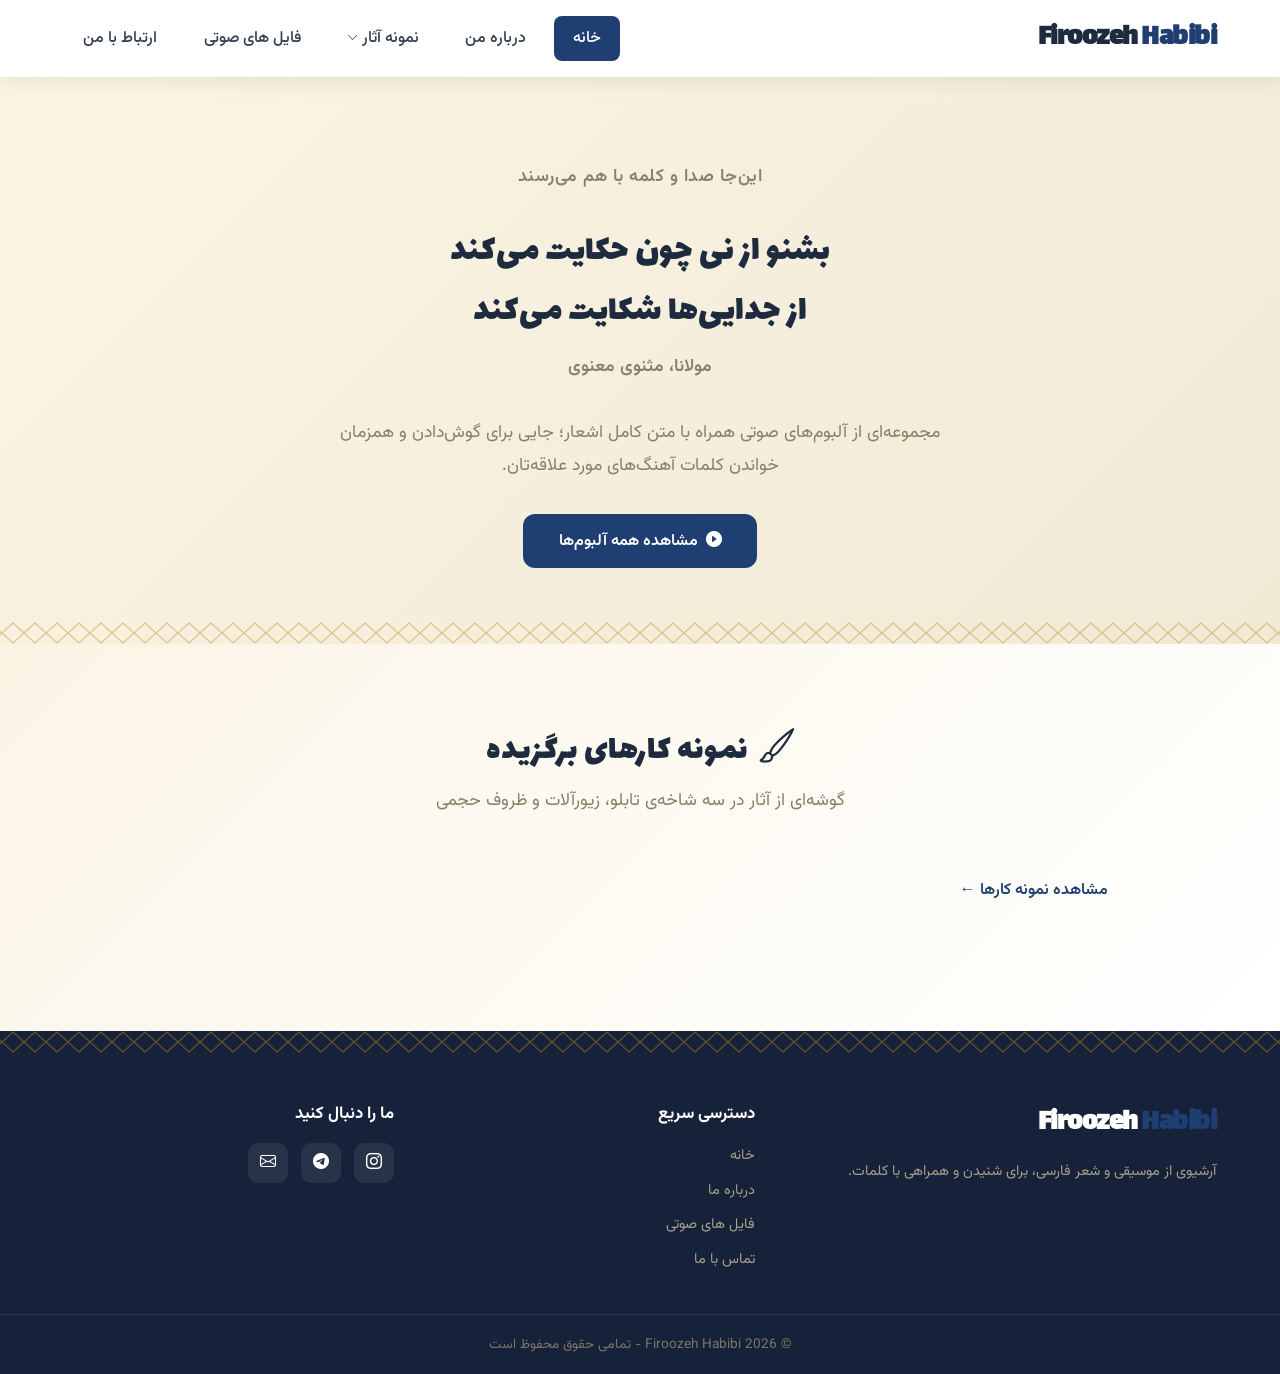
==== commit 19e3a19f: "Update index.html" ====
--- a/index.html
+++ b/index.html
@@ -7,7 +7,7 @@
     <meta name="description" content="آرشیو موسیقی و شعر فارسی - گوش دادن به آلبوم‌ها همراه با متن اشعار" />
     <title>خانه | Firoozeh Habibi</title>
     <link rel="stylesheet" href="https://cdn.jsdelivr.net/npm/bootstrap-icons@1.11.3/font/bootstrap-icons.min.css" />
-    <link rel="stylesheet" href="/style.css" />
+    <link rel="stylesheet" href="style.css" />
 </head>
 
 <body>
@@ -35,7 +35,7 @@
         </section>
 
         <!-- بخش نمونه‌کارهای برگزیده -->
-        <section class="music-section" id="portfolio">
+       <section class="music-section" id="portfolio">
             <div class="container">
                 <div class="section-header">
                     <h2><i class="bi bi-brush"></i> نمونه کارهای برگزیده</h2>
@@ -44,7 +44,7 @@
 
                 <div class="portfolio-grid">
                     <!-- تابلو -->
-                    <div class="portfolio-card" data-href="metalwork.html">
+              <!--     <div class="portfolio-card" data-href="metalwork.html">
                         <div class="portfolio-card__image">
                             <img src="https://picsum.photos/seed/tableau1/500/375" alt="منظره کوهستان" />
                         </div>
@@ -53,9 +53,9 @@
                             <p class="portfolio-card__desc">تابلو</p>
                         </div>
                     </div>
-
+--> 
                     <!-- زیورآلات -->
-                    <div class="portfolio-card" data-href="calligraphy.html">
+              <!--       <div class="portfolio-card" data-href="calligraphy.html">
                         <div class="portfolio-card__image">
                             <img src="https://picsum.photos/seed/jewelry1/500/375" alt="انگشتر نقره فیروزه‌نشان" />
                         </div>
@@ -64,9 +64,9 @@
                             <p class="portfolio-card__desc">زیورآلات</p>
                         </div>
                     </div>
-
+-->
                     <!-- ظروف حجمی -->
-                    <div class="portfolio-card" data-href="painting.html">
+      <!--             <div class="portfolio-card" data-href="painting.html">
                         <div class="portfolio-card__image">
                             <img src="https://picsum.photos/seed/vessel1/500/375" alt="گلدان مسی اسلیمی" />
                         </div>
@@ -76,7 +76,7 @@
                         </div>
                     </div>
                 </div>
-
+--> 
                 <div class="section-header">
                     <a href="metalwork.html" class="view-all">مشاهده نمونه کارها ←</a>
                 </div>
@@ -88,7 +88,7 @@
     <div id="site-footer"></div>
 
     <!-- ===== فایل JS شخصی ===== -->
-    <script src="/script.js"></script>
+    <script src="script.js"></script>
 </body>
 
 </html>
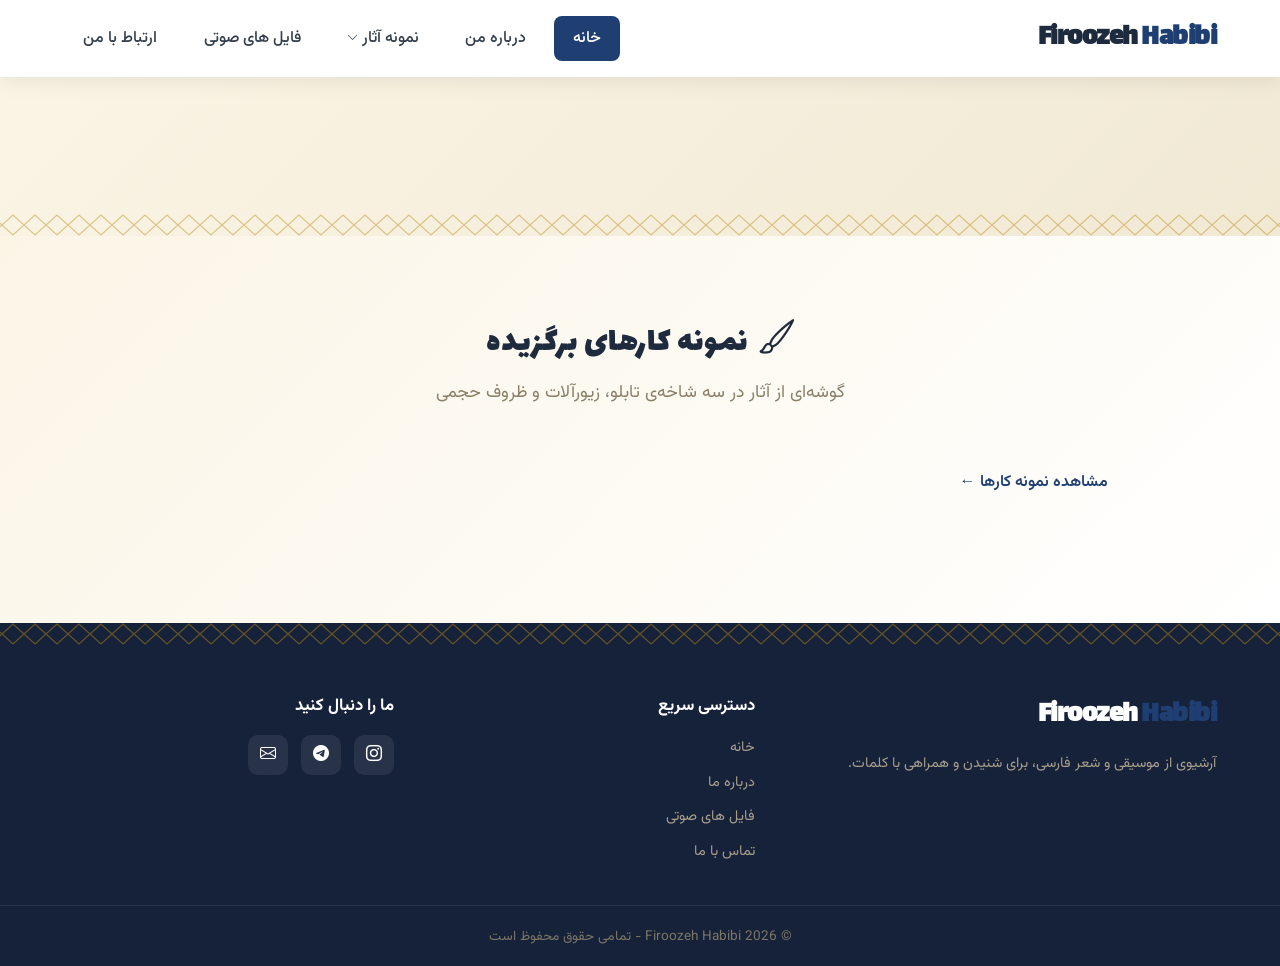
==== commit 8c98bf0f: "Update index.html" ====
--- a/index.html
+++ b/index.html
@@ -16,9 +16,9 @@
     <!-- ====== محتوای اصلی ====== -->
     <main>
         <!-- بخش هیرو -->
-        <section class="hero">
+      <section class="hero">
             <div class="container hero__content">
-                <p class="hero__eyebrow">این‌جا صدا و کلمه با هم می‌رسند</p>
+              <!--    <p class="hero__eyebrow">این‌جا صدا و کلمه با هم می‌رسند</p>
                 <div class="hero__verse">
                     <span class="hero__verse-line">بشنو از نی چون حکایت می‌کند</span>
                     <span class="hero__verse-line">از جدایی‌ها شکایت می‌کند</span>
@@ -30,7 +30,7 @@
                 </p>
                 <a href="music.html" class="hero__btn">
                     <i class="bi bi-play-circle-fill"></i> مشاهده همه آلبوم‌ها
-                </a>
+                </a>-->
             </div>
         </section>
 
--- a/style.css
+++ b/style.css
@@ -1,4 +1,4 @@
-@import url('https://fonts.googleapis.com/css2?family=Vazirmatn:wght@400;500;600;700;800&family=Lalezar&family=Noto+Nastaliq+Urdu:wght@400;600;700&display=swap');
+@import url('https://fonts.googleapis.com/css2?family=Vazirmatn:wght@400;500;600;700;800&family=Lalezar&display=swap');
 
 :root {
     /* رنگ اصلی: لاجوردی، الهام از تذهیب و نگارگری ایرانی */
@@ -845,13 +845,12 @@
     background: var(--lapis);
     border-radius: 10px;
 }
-
 .poem-text {
     color: var(--ink-soft);
     font-size: 1.15rem;
     line-height: 2.6;
     white-space: pre-line;
-    font-family: 'Noto Nastaliq Urdu', 'Vazirmatn', Tahoma, sans-serif;
+    font-family: 'Vazirmatn', Tahoma, sans-serif;
 }
 
 .poem-text .line {
